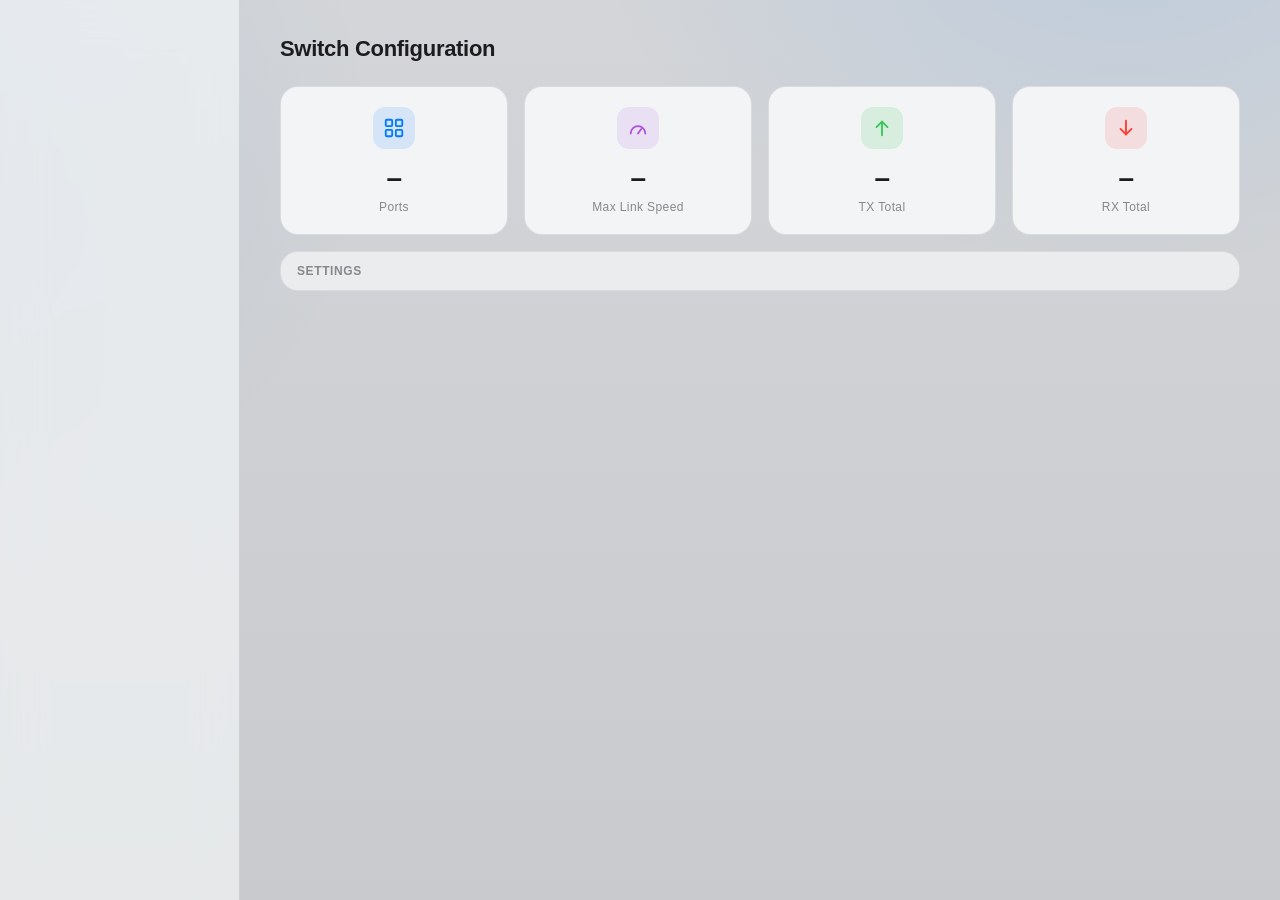
==== html/index.html @ 6fa9906c "UI: adopt RY-4GT dashboard styling, add byte counters" ====
<!DOCTYPE html>
<html>
  <script src="/main.js"></script>
  <script src="/main_info.js"></script>
  <script src="/i18n.js"></script>
  <script>
  window.addEventListener("load", function() {
    update( () => {
      const interval = setInterval(update, 2000);
    });
  });
  </script>
  <link rel="stylesheet" href="style.css">
  <title data-i18n="index_title">FreeSwitchOS Main Page</title>
</head>

<body>
  <nav id="sidebar"></nav>
  <div style="margin-left:16%;padding:1px 16px;height:1000px;">
    <h1 data-i18n="index_heading">Switch Configuration</h1>
    <div class="tiles">
      <div class="tile">
        <div class="tile-icon tile-accent-a"><svg viewBox="0 0 24 24" fill="none" stroke="currentColor" stroke-width="2" stroke-linecap="round" stroke-linejoin="round"><rect x="3" y="3" width="7" height="7" rx="1"/><rect x="14" y="3" width="7" height="7" rx="1"/><rect x="3" y="14" width="7" height="7" rx="1"/><rect x="14" y="14" width="7" height="7" rx="1"/></svg></div>
        <div class="tile-value" id="tile-ports">–</div>
        <div class="tile-label" data-i18n="dash_ports">Ports</div>
      </div>
      <div class="tile">
        <div class="tile-icon tile-accent-b"><svg viewBox="0 0 24 24" fill="none" stroke="currentColor" stroke-width="2" stroke-linecap="round" stroke-linejoin="round"><path d="M4 18a8 8 0 1 1 16 0"/><path d="M12 18l3.5-5"/></svg></div>
        <div class="tile-value" id="tile-speed">–</div>
        <div class="tile-label" data-i18n="dash_speed">Max Link Speed</div>
      </div>
      <div class="tile">
        <div class="tile-icon tile-accent-c"><svg viewBox="0 0 24 24" fill="none" stroke="currentColor" stroke-width="2" stroke-linecap="round" stroke-linejoin="round"><path d="M12 20V5"/><path d="m6 11 6-6 6 6"/></svg></div>
        <div class="tile-value" id="tile-tx">–</div>
        <div class="tile-label" data-i18n="dash_tx">TX Total</div>
      </div>
      <div class="tile">
        <div class="tile-icon tile-accent-d"><svg viewBox="0 0 24 24" fill="none" stroke="currentColor" stroke-width="2" stroke-linecap="round" stroke-linejoin="round"><path d="M12 4v15"/><path d="m6 13 6 6 6-6"/></svg></div>
        <div class="tile-value" id="tile-rx">–</div>
        <div class="tile-label" data-i18n="dash_rx">RX Total</div>
      </div>
    </div>
    <div id="ports"></div>
    <table id="infoTable">
      <tr>
        <th colspan="2" data-i18n="index_settings">Settings</th>
      </tr>
      <tbody>
      </tbody>
    </table>
  </div>
  <script src="/dashboard.js"></script>
  <script src="/navigation.js"></script>
</body>
</html>
---- html/style.css ----
:root {
  --bg: #c8cacd;
  --bg-deep: #c8cacd;
  --sidebar: rgba(242, 244, 246, 0.72);
  --sidebar-hover: #e8e9eb;
  --card: #f2f4f6;
  --card-border: rgba(0, 0, 0, 0.10);
  --text: #1c1c1e;
  --text-dim: #86888c;
  --accent: #007aff;
  --accent-soft: rgba(0, 122, 255, 0.12);
  --ok: #34c759;
  --nok: #ff3b30;
  --font: -apple-system, "SF Pro Display", "SF Pro Text", "Segoe UI", Roboto, "PingFang SC", "Microsoft YaHei", sans-serif;
  --radius: 18px;
  --radius-sm: 12px;
  --blur: 20px;
}

* { box-sizing: border-box; }

html, body {
  margin: 0;
  padding: 0;
  min-height: 100vh;
  color: var(--text);
  font-family: var(--font);
  background:
    radial-gradient(900px 600px at 88% -10%, rgba(0, 122, 255, 0.10), transparent 60%),
    radial-gradient(800px 700px at -8% 15%, rgba(0, 122, 255, 0.08), transparent 60%),
    linear-gradient(180deg, #d3d5d8 0%, var(--bg-deep) 100%);
  background-attachment: fixed;
}

h1, h2, h3 { color: var(--text); }
h1 { font-size: 22px; font-weight: 600; letter-spacing: -0.3px; margin: 4px 0 14px; }
h2 { font-size: 18px; font-weight: 600; margin: 28px 0 12px; }
h3 { font-size: 15px; font-weight: 600; }

/* ---------- Sidebar ---------- */
#sidebar {
  position: fixed;
  top: 0;
  left: 0;
  width: 240px;
  height: 100vh;
  background: var(--sidebar);
  backdrop-filter: blur(var(--blur));
  -webkit-backdrop-filter: blur(var(--blur));
  border-right: 1px solid var(--card-border);
  overflow-y: auto;
  z-index: 10;
}
#sidebar ul { list-style: none; margin: 0; padding: 10px 12px; }
.sidebar-brand {
  display: flex;
  align-items: center;
  gap: 10px;
  padding: 24px 20px 18px;
  font-weight: 700;
  font-size: 15px;
  letter-spacing: 0.3px;
  color: var(--text);
}
.sidebar-brand svg { width: 24px; height: 24px; color: var(--accent); flex: none; }
#sidebar li { margin-bottom: 2px; }
#sidebar li a {
  display: flex;
  align-items: center;
  gap: 12px;
  padding: 11px 14px;
  color: var(--text-dim);
  text-decoration: none;
  font-size: 14px;
  font-weight: 500;
  border-radius: var(--radius-sm);
  transition: background 0.18s ease, color 0.18s ease;
}
#sidebar li a:hover { background: var(--sidebar-hover); color: var(--text); }
#sidebar li a.active {
  background: var(--sidebar-hover);
  color: var(--accent);
  box-shadow: inset 0 0 0 1px rgba(0, 122, 255, 0.18);
  font-weight: 600;
}
.nav-icon { width: 18px; height: 18px; flex: none; }

/* ---------- Content area ---------- */
#sidebar + div {
  margin-left: 240px !important;
  min-height: 100vh;
  height: auto !important;
  padding: 32px 40px !important;
  max-width: 1100px;
}

/* ---------- Dashboard tiles ---------- */
.tiles {
  display: grid;
  grid-template-columns: repeat(4, 1fr);
  gap: 16px;
  margin: 24px 0 8px;
}
.tile {
  display: flex;
  flex-direction: column;
  align-items: center;
  text-align: center;
  background: var(--card);
  backdrop-filter: blur(var(--blur));
  -webkit-backdrop-filter: blur(var(--blur));
  border: 1px solid var(--card-border);
  border-radius: var(--radius);
  padding: 20px 22px;
  transition: transform 0.15s ease, border-color 0.2s ease;
}
.tile:hover { transform: translateY(-2px); border-color: rgba(0, 122, 255, 0.3); }
.tile-icon {
  width: 42px;
  height: 42px;
  border-radius: 12px;
  display: flex;
  align-items: center;
  justify-content: center;
  margin-bottom: 14px;
}
.tile-icon svg { width: 22px; height: 22px; }
.tile-value { font-size: 28px; font-weight: 700; letter-spacing: -0.5px; line-height: 1.1; }
.tile-label { font-size: 12px; color: var(--text-dim); margin-top: 6px; letter-spacing: 0.4px; }
.tile-accent-a { background: var(--accent-soft); color: var(--accent); }
.tile-accent-b { background: rgba(175, 82, 222, 0.12); color: #af52de; }
.tile-accent-c { background: rgba(52, 199, 89, 0.14); color: var(--ok); }
.tile-accent-d { background: rgba(255, 59, 48, 0.12); color: var(--nok); }
@media (max-width: 900px) { .tiles { grid-template-columns: repeat(2, 1fr); } }

/* ---------- Port panel ---------- */
#ports {
  position: relative;
  z-index: 20;
  display: flex;
  flex-wrap: wrap;
  gap: 36px;
  justify-content: center;
  align-items: flex-end;
  background: var(--card);
  backdrop-filter: blur(var(--blur));
  -webkit-backdrop-filter: blur(var(--blur));
  border: 1px solid var(--card-border);
  border-radius: var(--radius);
  padding: 18px;
  margin: 16px 0;
}
#ports object { margin: 0; }
#ports:empty { display: none; }

/* ---------- Tables ---------- */
table {
  border-collapse: separate;
  border-spacing: 0;
  width: 100%;
  max-width: 100%;
  background: var(--card);
  backdrop-filter: blur(var(--blur));
  -webkit-backdrop-filter: blur(var(--blur));
  border: 1px solid var(--card-border);
  border-radius: var(--radius);
  overflow: hidden;
  margin: 16px 0;
}
th, td { padding: 12px 16px; border-bottom: 1px solid var(--card-border); text-align: right; white-space: nowrap; }
th {
  color: var(--text-dim);
  font-weight: 600;
  font-size: 12px;
  letter-spacing: 0.6px;
  text-transform: uppercase;
  background: rgba(0, 0, 0, 0.03);
}
td { text-align: right; }
tbody tr { transition: background 0.15s ease; }
tbody tr:hover { background: var(--accent-soft); }
tr:last-child th, tr:last-child td { border-bottom: none; }

/* ---------- Forms ---------- */
input[type=submit], input[type=file], .action, button {
  background: #fff;
  color: var(--accent);
  border: 1px solid #d2d2d7;
  border-radius: 10px;
  padding: 8px 20px;
  font-size: 14px;
  font-weight: 400;
  cursor: pointer;
  box-shadow: none;
  transition: background 0.15s ease, border-color 0.15s ease, color 0.15s ease;
}
input[type=submit]:hover, input[type=file]:hover, .action:hover, button:hover {
  background: #f5f9ff;
  border-color: var(--accent);
  color: var(--accent);
}
input[type=submit]:active, .action:active, button:active { transform: scale(0.97); }

input[type=text], input[type=number], input[type=password], select, textarea, .ip {
  background: rgba(255, 255, 255, 0.75);
  border: 1px solid rgba(0, 0, 0, 0.12);
  color: var(--text);
  border-radius: 10px;
  padding: 10px 14px;
  font-size: 14px;
  backdrop-filter: blur(8px);
}
input[type=text]:focus, input[type=number]:focus, input[type=password]:focus, select:focus {
  outline: none;
  border-color: var(--accent);
  box-shadow: 0 0 0 3px var(--accent-soft);
}
/* 原生数字调节箭头与简约风格不搭，隐藏，数值直接输入 */
input[type=number]::-webkit-outer-spin-button,
input[type=number]::-webkit-inner-spin-button { -webkit-appearance: none; margin: 0; }
input[type=number] { -moz-appearance: textfield; appearance: textfield; }
::placeholder { color: var(--text-dim); opacity: 1; }
select { text-align-last: right; font-family: monospace; }
#lang-select { margin-left: 1em; text-align-last: left; }
#lang-select option { direction: ltr; text-align: left; }
option { direction: rtl; font-family: sans-serif; }

/* ---------- VLAN form rows ---------- */
.vrow {
  display: flex;
  align-items: center;
  gap: 16px;
  margin: 16px 0;
}
.vrow label {
  width: 120px;
  flex: none;
  color: var(--text-dim);
  font-size: 14px;
}
.vrow select,
.vrow input[type=text],
.vrow input[type=number] {
  width: 220px;
  text-align: center;
}
.vrow select {
  text-align-last: center;
}
#vlanSelect option:disabled { color: var(--text-dim); }

input[type=file] { width: 100%; }
.action { width: auto !important; min-width: 140px; margin-top: 1.2em; margin-right: 0 !important; }

/* ---------- Settings cards ---------- */
.card {
  background: var(--card);
  backdrop-filter: blur(var(--blur));
  -webkit-backdrop-filter: blur(var(--blur));
  border: 1px solid var(--card-border);
  border-radius: var(--radius);
  padding: 24px 28px;
  margin: 16px 0;
  max-width: 620px;
}
.card textarea { width: 100%; box-sizing: border-box; font-family: monospace; resize: vertical; }
.form-grid {
  display: grid;
  grid-template-columns: 150px 1fr;
  gap: 14px 16px;
  align-items: center;
  margin-top: 8px;
}
.form-grid label { color: var(--text-dim); font-size: 14px; }
.form-grid .ip, .form-grid select { width: 100%; margin-left: 0; margin-bottom: 0; }
.form-grid #lang-select { margin-left: 0; }
.form-grid input[type=text], .form-grid input[type=number] { width: 100%; margin: 0; }
.form-note {
  color: var(--text-dim);
  font-size: 13px;
  line-height: 1.5;
  margin: 18px 0 0;
}
.card-actions {
  display: flex;
  justify-content: flex-end;
  gap: 12px;
  margin-top: 16px;
}
.card-actions .action { margin-top: 0; }

/* ---------- Custom file upload ---------- */
.file-row { position: relative; margin-top: 16px; }
.file-row input[type=file] { position: absolute; width: 1px; height: 1px; opacity: 0; padding: 0; }
.file-btn {
  display: inline-flex;
  align-items: center;
  gap: 8px;
  background: #fff;
  color: var(--accent);
  border: 1px solid #d2d2d7;
  border-radius: 10px;
  padding: 10px 20px;
  font-size: 14px;
  cursor: pointer;
  transition: background 0.15s ease, border-color 0.15s ease, color 0.15s ease;
}
.file-btn:hover { background: #f5f9ff; border-color: var(--accent); }
.file-btn:active { background: var(--accent); color: #fff; }
.file-btn svg { width: 16px; height: 16px; }
.file-name {
  color: var(--text-dim);
  font-size: 13px;
  margin-left: 12px;
  max-width: 320px;
  overflow: hidden;
  text-overflow: ellipsis;
  white-space: nowrap;
  vertical-align: middle;
}

/* ---------- Switch (mirror enable) ---------- */
.tswitch {
  display: flex;
  align-items: center;
  gap: 12px;
  font-size: 14px;
  color: var(--text-dim);
  cursor: pointer;
  margin-bottom: 16px;
}
.tswitch input[type=checkbox] {
  appearance: none;
  -webkit-appearance: none;
  width: 46px;
  height: 27px;
  border-radius: 14px;
  background: #c9cbd0;
  position: relative;
  margin: 0;
  flex: none;
  cursor: pointer;
  transition: background 0.15s ease;
}
.tswitch input[type=checkbox]::before {
  content: "";
  position: absolute;
  top: 2.5px;
  left: 2.5px;
  width: 22px;
  height: 22px;
  border-radius: 50%;
  background: #fff;
  box-shadow: 0 1px 4px rgba(0, 0, 0, 0.22);
  transition: transform 0.15s ease;
}
.tswitch input[type=checkbox]:checked { background: var(--ok); }
.tswitch input[type=checkbox]:checked::before { transform: translateX(19px); }
.tswitch input[type=checkbox]:focus-visible { outline: none; box-shadow: 0 0 0 3px var(--accent-soft); }

/* ---------- Port selection ---------- */
.psel {
  position: absolute;
  opacity: 0;
  width: 0;
  height: 0;
  margin-top: 1em;
}
.psel + img {
  cursor: pointer;
  opacity: 0.4;
  padding: 8px;
}
.psel:checked + img {
  opacity: 1.0;
  box-shadow: 0 0 0 2px var(--accent);
  border-radius: 10px;
}
object, img { margin: 0.5em; }
.cbgroup { display: inline-block; text-align: center; }
.cbgroup label { display: flex; flex-direction: column-reverse; align-items: center; }

/* ---------- Status colors ---------- */
.disabled { opacity: 0.4; color: var(--text-dim); background: transparent; }
.isSFP { opacity: 0.4; color: #a8871f; }
.isNOK { color: var(--nok); }
.isOK { color: var(--ok); }
.ip { padding: 8px 16px; margin-bottom: 1em; margin-left: 1em; }

.row { display: flex; }
.rcol { flex: 90%; }
.lcol { flex: 10%; }

/* ---------- Tooltip ---------- */
.tooltip { position: relative; display: inline-block; cursor: pointer; }
.tooltiptext {
  visibility: hidden;
  width: 260px;
  background: rgba(242, 244, 246, 0.96);
  backdrop-filter: blur(24px);
  -webkit-backdrop-filter: blur(24px);
  color: var(--text);
  border: 1px solid rgba(0, 0, 0, 0.10);
  text-align: left;
  border-radius: 14px;
  padding: 10px 12px;
  position: absolute;
  z-index: 100;
  top: 80%;
  left: 50%;
  transform: translateX(-50%);
  box-shadow: 0 20px 50px rgba(0, 0, 0, 0.16);
}
.tooltiptext::after {
  content: "";
  position: absolute;
  bottom: 100%;
  left: 50%;
  margin-left: -5px;
  border-width: 5px;
  border-style: solid;
  border-color: transparent transparent rgba(242, 244, 246, 0.96) transparent;
}
.tooltip:hover .tooltiptext { visibility: visible; }
.tt_table { width: 100%; font-size: 90%; background: transparent; border: none; border-radius: 0; margin: 0; }
.tt_table td { text-align: left; border: none; background: transparent; padding: 2px 6px; white-space: normal; }
.tt_table td:first-child { white-space: nowrap; min-width: 84px; }
.tt_table th { border: none; background: transparent; }
.popup-content table th, .popup-content table td { white-space: normal; }

#vlanTable th, #vlanTable td { text-align: center; }
#l2table th, #l2table td { text-align: center; }
#vname { text-align: center; }
#mp { text-align: center; }
#infoTable th, #infoTable td { text-align: left; }
#speedtable th, #speedtable td { text-align: center; }
#speedtable select { text-align: center; text-align-last: center; }
#mtutable td { text-align: center; }
#statstable th, #statstable td { text-align: center; }
#bwtable th, #bwtable td { text-align: center; }
#bwtable input[type=number] { text-align: center; }
#eeetable th, #eeetable td { text-align: center; }
td button { margin: 0 !important; }

/* 表格/表单内小操作按钮：低调次要样式（白底/蓝字/细边框/小圆角），区别于主操作按钮 */
button[type="button"] {
  background: #fff;
  color: var(--accent);
  border: 1px solid #d2d2d7;
  border-radius: 10px;
  padding: 6px 16px;
  font-size: 13px;
  font-weight: 400;
  box-shadow: none;
  transition: background 0.15s ease, border-color 0.15s ease, color 0.15s ease;
}
button[type="button"]:hover {
  background: #f5f9ff;
  border-color: var(--accent);
  color: var(--accent);
  filter: none;
  box-shadow: none;
}
button[type="button"]:active {
  background: var(--accent);
  color: #fff;
}

/* ---------- Login page ---------- */
.login_page {
  margin: 0;
  padding: 0;
  background:
    radial-gradient(800px 500px at 80% -10%, rgba(0, 122, 255, 0.10), transparent 60%),
    radial-gradient(700px 600px at 10% 110%, rgba(0, 122, 255, 0.08), transparent 60%),
    linear-gradient(180deg, #d3d5d8, #c8cacd);
  min-height: 100vh;
  display: flex;
  align-items: center;
  justify-content: center;
}
.center {
  width: 420px;
  background: rgba(242, 244, 246, 0.78);
  backdrop-filter: blur(24px);
  -webkit-backdrop-filter: blur(24px);
  border: 1px solid rgba(0, 0, 0, 0.10);
  border-radius: 28px;
  box-shadow: 0 30px 80px rgba(0, 0, 0, 0.18), inset 0 1px 0 rgba(255, 255, 255, 0.7);
  padding: 44px 44px 36px;
  box-sizing: border-box;
}
.brand { text-align: center; margin-bottom: 12px; }
.brand-logo { width: 72px; height: 72px; color: var(--accent); display: block; margin: 0 auto 12px; filter: drop-shadow(0 4px 16px rgba(0, 122, 255, 0.3)); }
.brand-name { margin: 0; font-size: 26px; font-weight: 700; letter-spacing: -0.2px; color: var(--text); border: none; padding: 0; }
.brand-sub { margin: 6px 0 0; font-size: 13px; color: var(--text-dim); letter-spacing: 0.3px; }

.center form { padding: 0; box-sizing: border-box; }
form .txt_field { position: relative; border-bottom: 2px solid rgba(0, 0, 0, 0.14); margin: 28px 0 32px; }
.txt_field input {
  width: 100%;
  padding: 0 6px;
  height: 46px;
  font-size: 16px;
  border: none;
  background: none;
  outline: none;
  color: var(--text);
}
.txt_field label {
  position: absolute;
  top: 50%;
  left: 6px;
  color: var(--text-dim);
  transform: translateY(-50%);
  font-size: 16px;
  pointer-events: none;
  transition: 0.25s;
}
.txt_field span::before {
  content: '';
  position: absolute;
  top: 46px;
  left: 0;
  width: 100%;
  height: 2px;
  background: var(--accent);
  transform: scaleX(0);
  transition: transform 0.3s ease;
}
.txt_field input:focus ~ span::before { transform: scaleX(1); }
.txt_field input:focus ~ label,
.txt_field input:valid ~ label { top: -9px; color: var(--accent); font-size: 13px; }
.center input[type=submit] { margin-bottom: 0; padding: 14px; font-size: 15px; width: 100%; }
#incorrect { color: var(--nok); text-align: center; margin-top: 20px; font-size: 14px; font-weight: 500; }
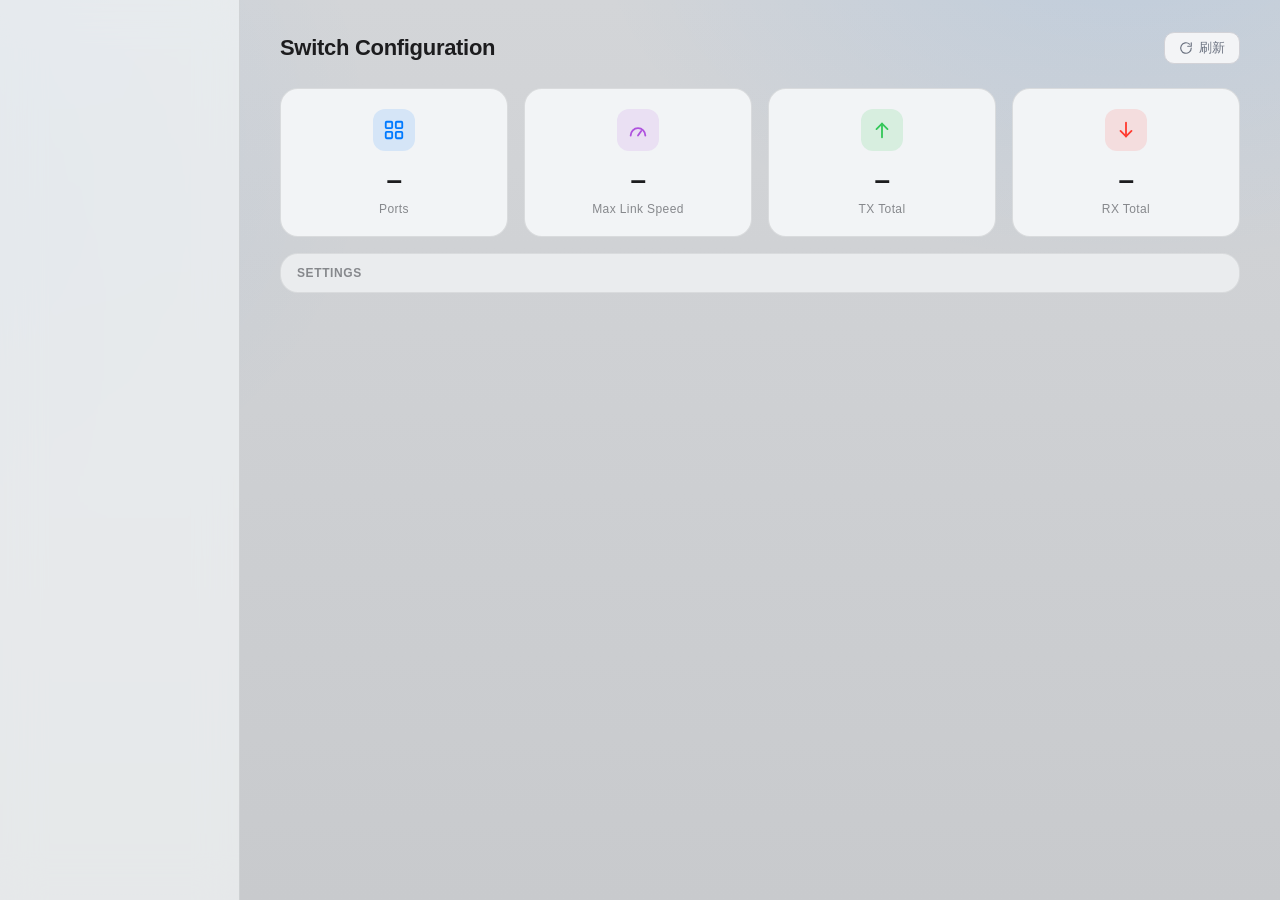
==== commit 0741ae10: "UI: fix SFP slot order, port speed init, tab-bar alignment, i18n - page_impl.c: swap SFP slot indice" ====
--- a/html/index.html
+++ b/html/index.html
@@ -4,10 +4,111 @@
   <script src="/main_info.js"></script>
   <script src="/i18n.js"></script>
   <script>
-  window.addEventListener("load", function() {
-    update( () => {
-      const interval = setInterval(update, 2000);
-    });
+  window.addEventListener("load", function () {
+    /* v3-initial-load-retry */
+    var AUTO_MS = 2000;
+    var timer = null;
+    var tries = 0;
+    var btn = document.getElementById("auto-refresh-btn");
+    var label = document.getElementById("auto-refresh-label");
+
+    function setAuto(on) {
+      if (on && !timer) {
+        timer = setInterval(update, AUTO_MS);
+      } else if (!on && timer) {
+        clearInterval(timer);
+        timer = null;
+      }
+      if (btn) {
+        if (timer) {
+          btn.classList.add("on");
+        } else {
+          btn.classList.remove("on");
+        }
+      }
+      if (label) {
+        if (timer) {
+          label.setAttribute("data-i18n", "dash_auto_refresh");
+        } else {
+          label.setAttribute("data-i18n", "dash_refresh");
+        }
+        if (typeof translateAll === "function") {
+          translateAll();
+        }
+      }
+    }
+
+    /* v3-svg-ready */
+    function haveData() {
+      if (typeof numPorts === "undefined" || numPorts <= 0) {
+        return false;
+      }
+      var found = 0;
+      var ready = 0;
+      for (var i = 1; i <= numPorts; i++) {
+        var el = document.getElementById("port" + i);
+        if (el) {
+          found = found + 1;
+          if (el.contentDocument) {
+            ready = ready + 1;
+          }
+        }
+      }
+      return found > 0 && ready === found;
+    }
+
+    function initialLoad() {
+      update(function () {
+        if (typeof updateTiles === "function") {
+          updateTiles();
+        }
+        if (haveData()) {
+          setAuto(false);
+          return;
+        }
+        tries = tries + 1;
+        if (tries < 15) {
+          setTimeout(initialLoad, 400);
+        } else {
+          setAuto(false);
+        }
+      });
+    }
+
+    if (btn) {
+      btn.onclick = function () {
+        var wasOn = (timer !== null);
+        setAuto(!wasOn);
+        if (wasOn) {
+          update(function () {
+            if (typeof updateTiles === "function") {
+              updateTiles();
+            }
+            if (typeof window.refreshInfoTable === "function") {
+              window.refreshInfoTable();
+            }
+          });
+        }
+      };
+    }
+
+    /* v5-direct-refresh: 等全部资源就绪后再刷一次, 确保速率有值 */
+    function finalRefresh() {
+      update(function () {
+        if (typeof updateTiles === "function") {
+          updateTiles();
+        }
+        if (typeof window.refreshInfoTable === "function") {
+          window.refreshInfoTable();
+        }
+      });
+    }
+
+    setTimeout(finalRefresh, 400);
+    setTimeout(finalRefresh, 1500);
+
+    setAuto(false);
+    initialLoad();
   });
   </script>
   <link rel="stylesheet" href="style.css">
@@ -17,7 +118,13 @@
 <body>
   <nav id="sidebar"></nav>
   <div style="margin-left:16%;padding:1px 16px;height:1000px;">
-    <h1 data-i18n="index_heading">Switch Configuration</h1>
+    <div class="page-head">
+      <h1 data-i18n="index_heading">Switch Configuration</h1>
+      <button type="button" id="auto-refresh-btn" class="refresh-toggle">
+        <svg viewBox="0 0 24 24" fill="none" stroke="currentColor" stroke-width="2" stroke-linecap="round" stroke-linejoin="round"><path d="M21 12a9 9 0 1 1-3-6.7"/><path d="M21 3v6h-6"/></svg>
+        <span id="auto-refresh-label" data-i18n="dash_refresh">刷新</span>
+      </button>
+    </div>
     <div class="tiles">
       <div class="tile">
         <div class="tile-icon tile-accent-a"><svg viewBox="0 0 24 24" fill="none" stroke="currentColor" stroke-width="2" stroke-linecap="round" stroke-linejoin="round"><rect x="3" y="3" width="7" height="7" rx="1"/><rect x="14" y="3" width="7" height="7" rx="1"/><rect x="3" y="14" width="7" height="7" rx="1"/><rect x="14" y="14" width="7" height="7" rx="1"/></svg></div>
@@ -51,5 +158,6 @@
   </div>
   <script src="/dashboard.js"></script>
   <script src="/navigation.js"></script>
+  <script>if (typeof translateAll === "function") translateAll();</script>
 </body>
 </html>
--- a/html/style.css
+++ b/html/style.css
@@ -533,3 +533,46 @@
 .txt_field input:valid ~ label { top: -9px; color: var(--accent); font-size: 13px; }
 .center input[type=submit] { margin-bottom: 0; padding: 14px; font-size: 15px; width: 100%; }
 #incorrect { color: var(--nok); text-align: center; margin-top: 20px; font-size: 14px; font-weight: 500; }
+
+/* Per-port link status shown under each port icon */
+.port-status {
+  text-align: center;
+  font-size: 0.72rem;
+  margin-top: 2px;
+  color: #6b7280;
+  white-space: nowrap;
+}
+.port-status.port-up { color: #16a34a; font-weight: 600; }
+.port-status.port-down { color: #9ca3af; }
+
+/* 首页自动刷新开关(右上角) */
+.page-head {
+  display: flex;
+  align-items: center;
+  justify-content: space-between;
+  gap: 16px;
+}
+.page-head h1 { margin: 0; }
+
+button.refresh-toggle {
+  display: inline-flex;
+  align-items: center;
+  gap: 6px;
+  background: #f3f4f6;
+  color: #6b7280;
+  border: 1px solid #d2d2d7;
+  border-radius: 10px;
+  padding: 6px 14px;
+  font-size: 13px;
+  font-weight: 400;
+  cursor: pointer;
+  white-space: nowrap;
+}
+button.refresh-toggle svg { width: 14px; height: 14px; }
+button.refresh-toggle:hover { background: #e9eaee; }
+button.refresh-toggle.on {
+  background: var(--accent, #6d28d9);
+  color: #fff;
+  border-color: var(--accent, #6d28d9);
+}
+button.refresh-toggle.on:hover { filter: brightness(1.08); }
